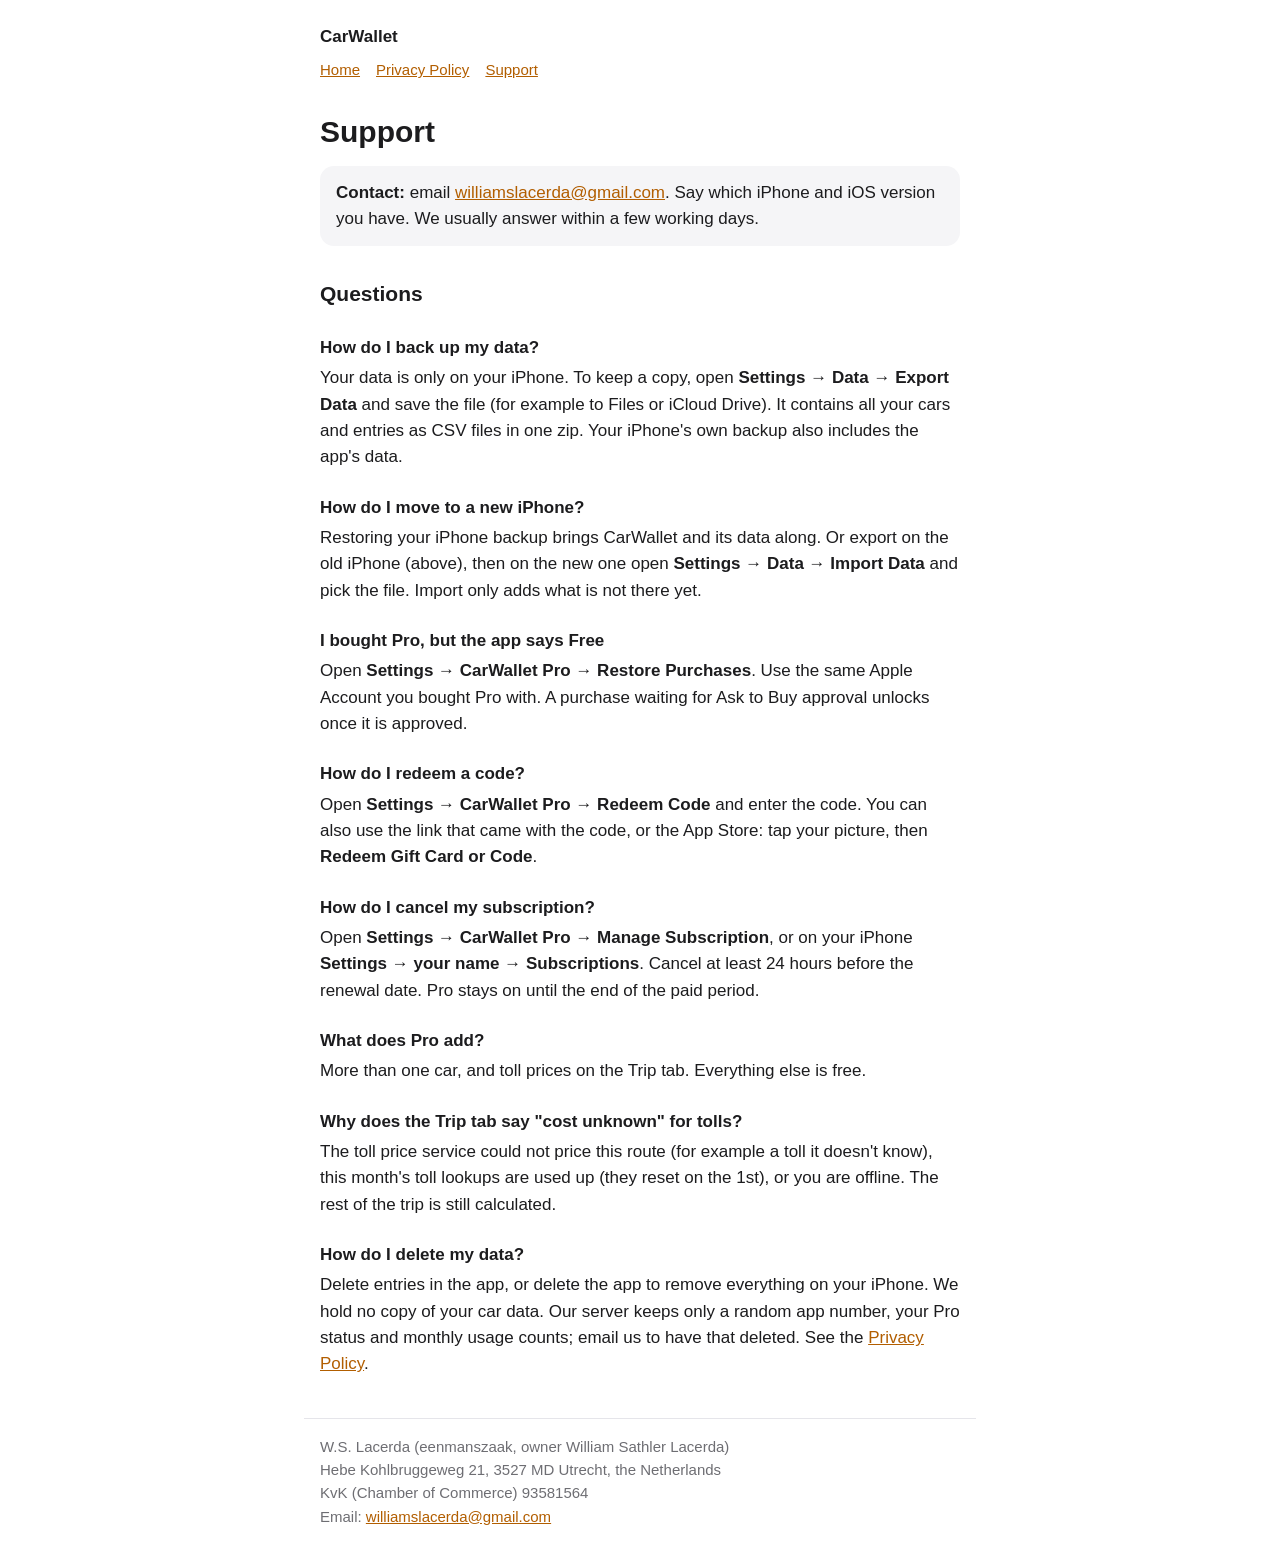
==== support.html @ f9a17957 "CarWallet website: home, privacy policy, support Co-Authored-By: Claude Opus 5.5 <noreply@anthropic." ====
<!doctype html>
<html lang="en">
<head>
<meta charset="utf-8">
<meta name="viewport" content="width=device-width, initial-scale=1">
<meta name="color-scheme" content="light dark">
<title>Support · CarWallet</title>
<meta name="description" content="Help with CarWallet: contact, backups, Pro and offer codes.">
<link rel="stylesheet" href="style.css">
</head>
<body>
<header>
  <a class="home" href="./">CarWallet</a>
  <nav><a href="./">Home</a><a href="privacy.html">Privacy Policy</a><a href="support.html" aria-current="page">Support</a></nav>
</header>
<main>
<h1>Support</h1>

<div class="card">
  <p><strong>Contact:</strong> email <a href="mailto:williamslacerda@gmail.com">williamslacerda@gmail.com</a>. Say which iPhone and iOS version you have. We usually answer within a few working days.</p>
</div>

<h2>Questions</h2>

<h3>How do I back up my data?</h3>
<p>Your data is only on your iPhone. To keep a copy, open <strong>Settings → Data → Export Data</strong> and save the file (for example to Files or iCloud Drive). It contains all your cars and entries as CSV files in one zip. Your iPhone's own backup also includes the app's data.</p>

<h3>How do I move to a new iPhone?</h3>
<p>Restoring your iPhone backup brings CarWallet and its data along. Or export on the old iPhone (above), then on the new one open <strong>Settings → Data → Import Data</strong> and pick the file. Import only adds what is not there yet.</p>

<h3>I bought Pro, but the app says Free</h3>
<p>Open <strong>Settings → CarWallet Pro → Restore Purchases</strong>. Use the same Apple Account you bought Pro with. A purchase waiting for Ask to Buy approval unlocks once it is approved.</p>

<h3>How do I redeem a code?</h3>
<p>Open <strong>Settings → CarWallet Pro → Redeem Code</strong> and enter the code. You can also use the link that came with the code, or the App Store: tap your picture, then <strong>Redeem Gift Card or Code</strong>.</p>

<h3>How do I cancel my subscription?</h3>
<p>Open <strong>Settings → CarWallet Pro → Manage Subscription</strong>, or on your iPhone <strong>Settings → your name → Subscriptions</strong>. Cancel at least 24 hours before the renewal date. Pro stays on until the end of the paid period.</p>

<h3>What does Pro add?</h3>
<p>More than one car, and toll prices on the Trip tab. Everything else is free.</p>

<h3>Why does the Trip tab say "cost unknown" for tolls?</h3>
<p>The toll price service could not price this route (for example a toll it doesn't know), this month's toll lookups are used up (they reset on the 1st), or you are offline. The rest of the trip is still calculated.</p>

<h3>How do I delete my data?</h3>
<p>Delete entries in the app, or delete the app to remove everything on your iPhone. We hold no copy of your car data. Our server keeps only a random app number, your Pro status and monthly usage counts; email us to have that deleted. See the <a href="privacy.html">Privacy Policy</a>.</p>
</main>
<footer class="muted">
  <address>
    W.S. Lacerda (eenmanszaak, owner William Sathler Lacerda)<br>
    Hebe Kohlbruggeweg 21, 3527 MD Utrecht, the Netherlands<br>
    KvK (Chamber of Commerce) 93581564<br>
    Email: <a href="mailto:williamslacerda@gmail.com">williamslacerda@gmail.com</a>
  </address>
</footer>
</body>
</html>
---- style.css ----
/* CarWallet website (DESIGN §20). System fonts only, no external files, light and dark. */
:root {
  color-scheme: light dark;
  --bg: #ffffff;
  --text: #1c1c1e;
  --muted: #6e6e73;
  --line: #e5e5ea;
  --card: #f5f5f7;
  --accent: #b25e00; /* amber, dark enough for text on white (WCAG AA) */
}
@media (prefers-color-scheme: dark) {
  :root {
    --bg: #000000;
    --text: #f2f2f7;
    --muted: #a1a1a6;
    --line: #38383a;
    --card: #1c1c1e;
    --accent: #ffb340;
  }
}
* { box-sizing: border-box; }
html { -webkit-text-size-adjust: 100%; }
body {
  margin: 0;
  background: var(--bg);
  color: var(--text);
  font: 17px/1.55 -apple-system, BlinkMacSystemFont, "Segoe UI", Roboto, Helvetica, Arial, sans-serif;
}
main, header, footer { max-width: 42rem; margin: 0 auto; padding: 0 16px; }
header { padding-top: 24px; }
header a.home { color: var(--text); font-weight: 600; text-decoration: none; }
nav { display: flex; flex-wrap: wrap; gap: 16px; margin-top: 8px; font-size: 15px; }
h1 { font-size: 30px; line-height: 1.2; margin: 32px 0 4px; }
h2 { font-size: 21px; margin: 32px 0 8px; }
h3 { font-size: 17px; margin: 24px 0 4px; }
p, ul { margin: 0 0 12px; }
ul { padding-left: 22px; }
li { margin-bottom: 6px; }
a { color: var(--accent); }
.muted { color: var(--muted); font-size: 15px; }
.card { background: var(--card); border-radius: 14px; padding: 14px 16px; margin: 16px 0; }
.card p:last-child, .card ul:last-child { margin-bottom: 0; }
.todo { background: #fff3cd; color: #5c4400; padding: 0 4px; border-radius: 4px; }
@media (prefers-color-scheme: dark) { .todo { background: #4a3a00; color: #ffe08a; } }
footer { border-top: 1px solid var(--line); margin-top: 40px; padding-top: 16px; padding-bottom: 40px; }
address { font-style: normal; }
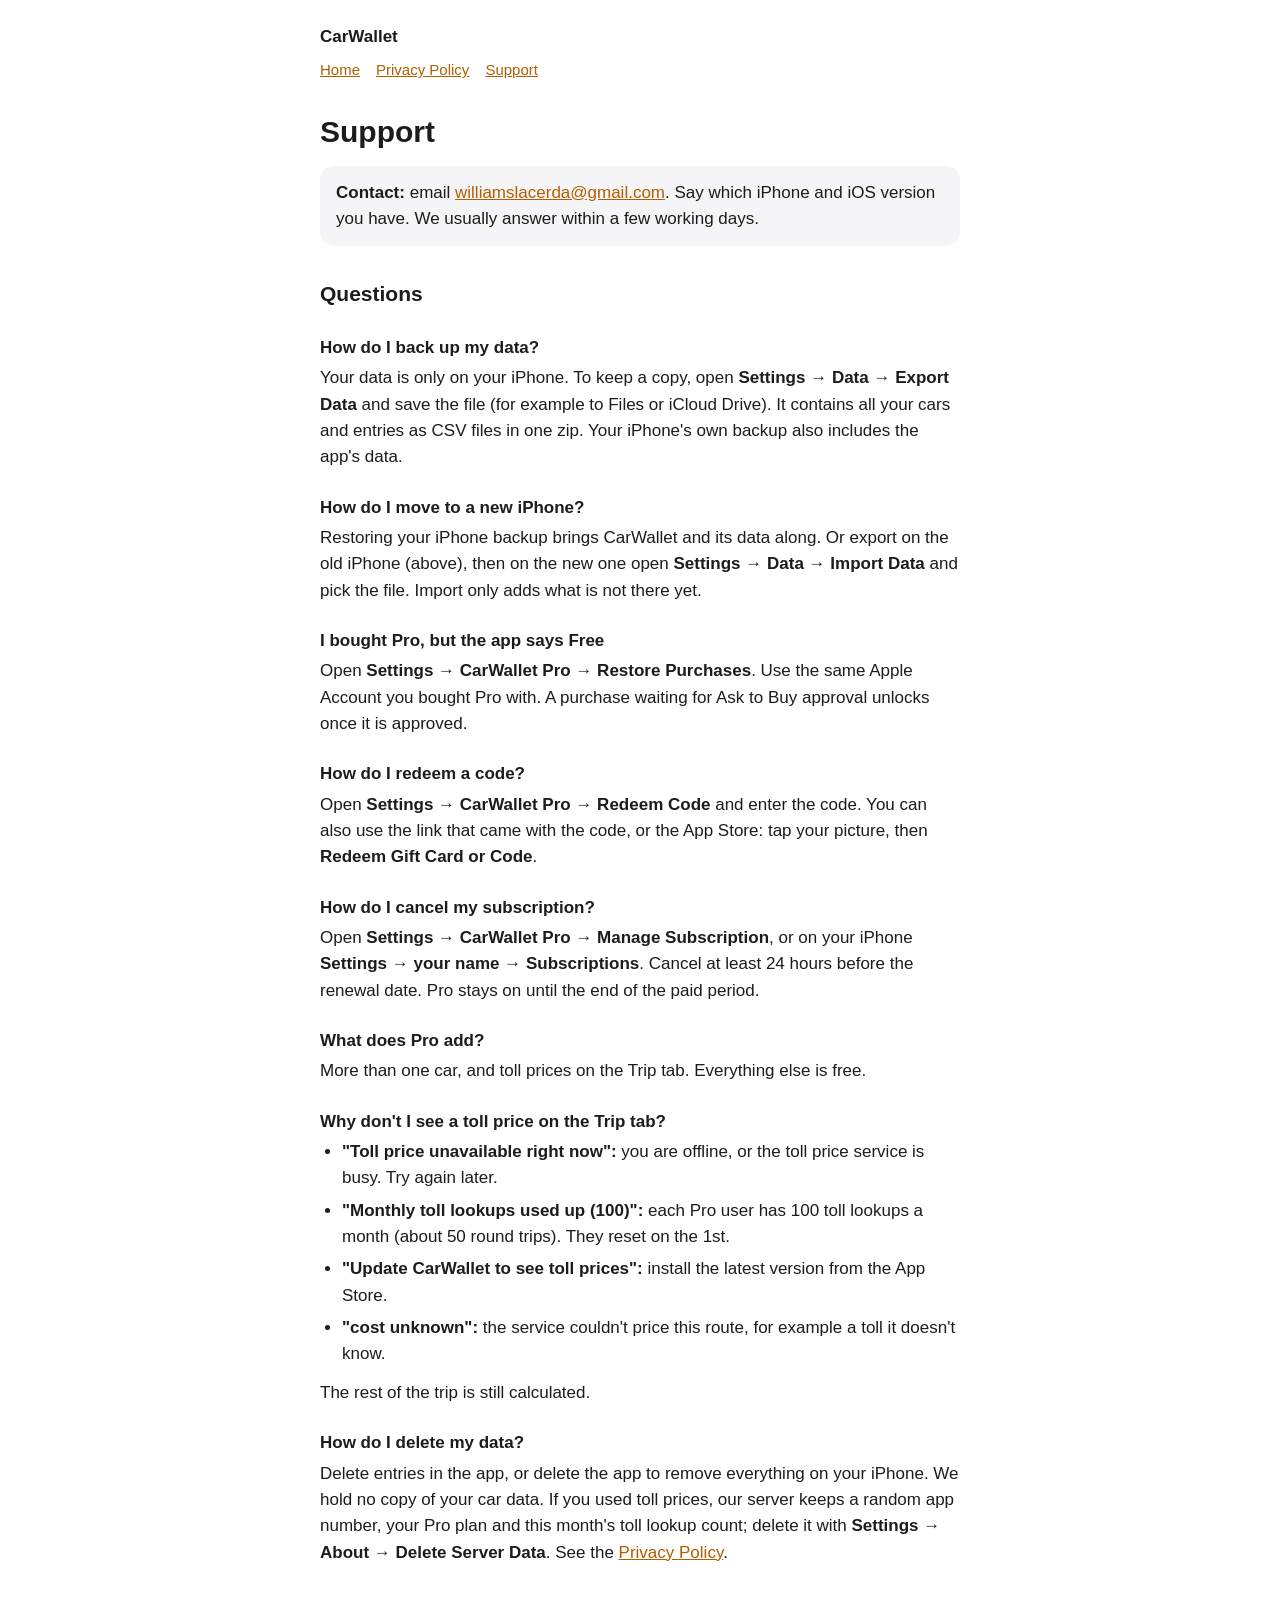
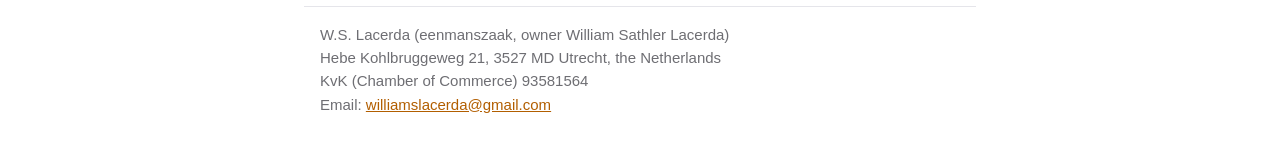
==== commit 586b98ae: "Policy and support: server use, Delete Server Data, toll messages Co-Authored-By: Claude Opus 5.5 <n" ====
--- a/support.html
+++ b/support.html
@@ -40,11 +40,17 @@
 <h3>What does Pro add?</h3>
 <p>More than one car, and toll prices on the Trip tab. Everything else is free.</p>
 
-<h3>Why does the Trip tab say "cost unknown" for tolls?</h3>
-<p>The toll price service could not price this route (for example a toll it doesn't know), this month's toll lookups are used up (they reset on the 1st), or you are offline. The rest of the trip is still calculated.</p>
+<h3>Why don't I see a toll price on the Trip tab?</h3>
+<ul>
+  <li><strong>"Toll price unavailable right now":</strong> you are offline, or the toll price service is busy. Try again later.</li>
+  <li><strong>"Monthly toll lookups used up (100)":</strong> each Pro user has 100 toll lookups a month (about 50 round trips). They reset on the 1st.</li>
+  <li><strong>"Update CarWallet to see toll prices":</strong> install the latest version from the App Store.</li>
+  <li><strong>"cost unknown":</strong> the service couldn't price this route, for example a toll it doesn't know.</li>
+</ul>
+<p>The rest of the trip is still calculated.</p>
 
 <h3>How do I delete my data?</h3>
-<p>Delete entries in the app, or delete the app to remove everything on your iPhone. We hold no copy of your car data. Our server keeps only a random app number, your Pro status and monthly usage counts; email us to have that deleted. See the <a href="privacy.html">Privacy Policy</a>.</p>
+<p>Delete entries in the app, or delete the app to remove everything on your iPhone. We hold no copy of your car data. If you used toll prices, our server keeps a random app number, your Pro plan and this month's toll lookup count; delete it with <strong>Settings → About → Delete Server Data</strong>. See the <a href="privacy.html">Privacy Policy</a>.</p>
 </main>
 <footer class="muted">
   <address>
--- a/style.css
+++ b/style.css
@@ -1,4 +1,4 @@
-/* CarWallet website (DESIGN §20). System fonts only, no external files, light and dark. */
+/* CarWallet website (DESIGN §21). System fonts only, no external files, light and dark. */
 :root {
   color-scheme: light dark;
   --bg: #ffffff;
